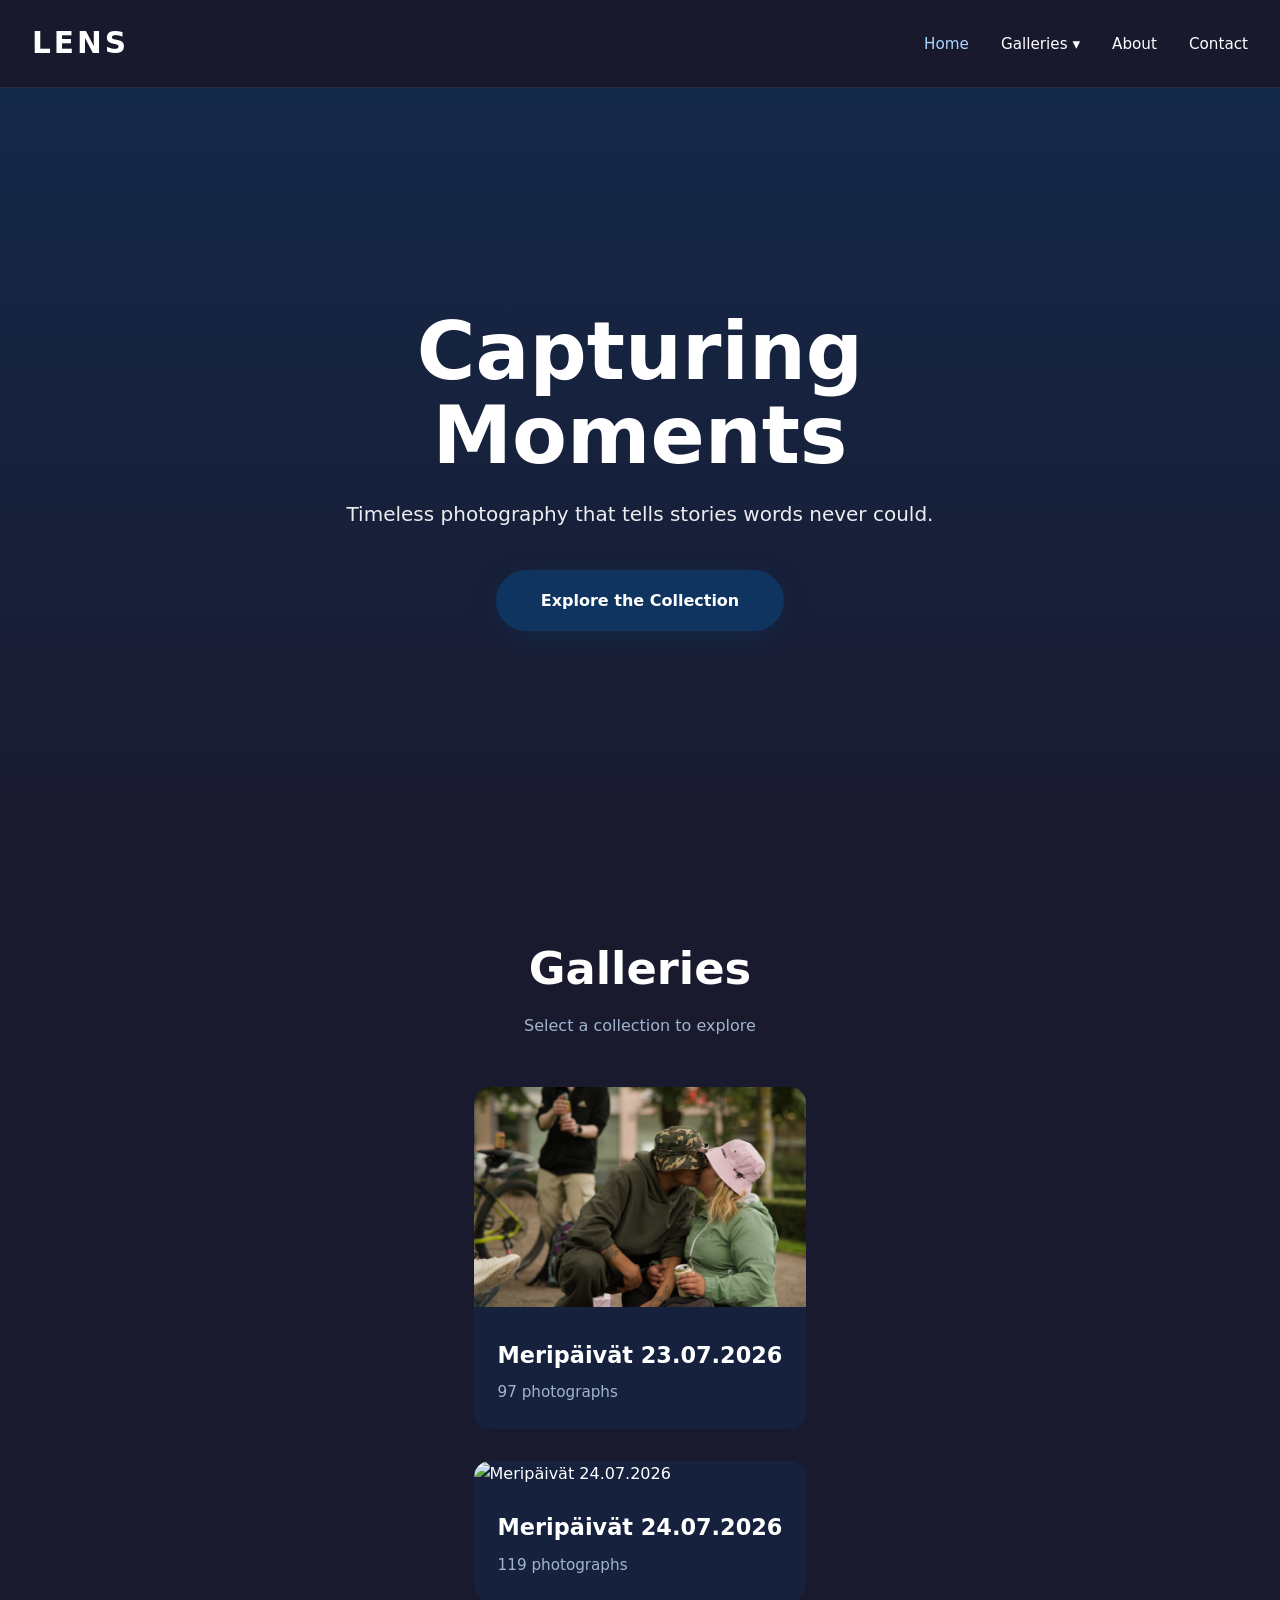
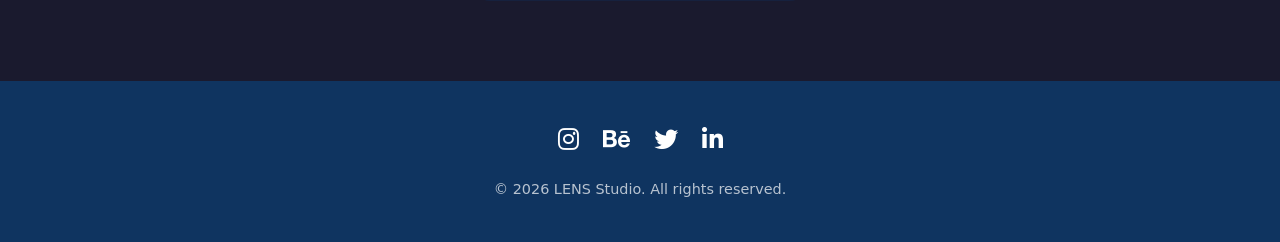
==== index.html @ e0571bca "Add gallery" ====
<!DOCTYPE html>
<html lang="en">
<head>
  <meta charset="UTF-8">
  <meta name="viewport" content="width=device-width, initial-scale=1.0">
  <title>LENS • Capturing Moments</title>
  <link rel="stylesheet" href="https://cdnjs.cloudflare.com/ajax/libs/font-awesome/6.5.1/css/all.min.css">
  <link rel="stylesheet" href="assets/css/style.css">
</head>
<body>
  <header>
    <nav>
      <a href="index.html" class="logo">LENS</a>
      <ul class="nav-menu" id="nav-menu">
        <li><a href="index.html" class="active">Home</a></li>
        <li class="nav-dropdown">
          <a href="gallery.html">Galleries ▾</a>
          <div class="nav-dropdown-content" id="gallery-nav-links">
            <!-- Filled by JS -->
          </div>
        </li>
        <li><a href="about.html">About</a></li>
        <li><a href="contact.html">Contact</a></li>
      </ul>
      <button class="nav-toggle" id="nav-toggle" aria-label="Menu">
        <i class="fas fa-bars"></i>
      </button>
    </nav>
  </header>

  <section class="hero">
    <div class="hero-content">
      <h1>Capturing<br>Moments</h1>
      <p>Timeless photography that tells stories words never could.</p>
      <a href="gallery.html" class="cta-button">Explore the Collection</a>
    </div>
  </section>

  <section class="gallery-section">
    <h1>Galleries</h1>
    <p class="section-subtitle">Select a collection to explore</p>
    <div class="gallery-cards" id="gallery-cards">
      <!-- Filled by JS from data/galleries.json -->
    </div>
  </section>

  <footer>
    <div class="social-icons">
      <a href="#" aria-label="Instagram"><i class="fab fa-instagram"></i></a>
      <a href="#" aria-label="Behance"><i class="fab fa-behance"></i></a>
      <a href="#" aria-label="Twitter"><i class="fab fa-twitter"></i></a>
      <a href="#" aria-label="LinkedIn"><i class="fab fa-linkedin-in"></i></a>
    </div>
    <p class="copyright">© 2026 LENS Studio. All rights reserved.</p>
  </footer>

  <!-- Lightbox -->
  <div class="lightbox" id="lightbox">
    <div class="lightbox-content">
      <button class="lightbox-close" id="lightbox-close"><i class="fas fa-times"></i></button>
      <button class="lightbox-arrow left" id="lightbox-prev"><i class="fas fa-chevron-left"></i></button>
      <img id="lightbox-image" alt="">
      <div class="lightbox-caption">
        <h3 id="lightbox-title"></h3>
        <span id="lightbox-subtitle"></span>
      </div>
      <button class="lightbox-arrow right" id="lightbox-next"><i class="fas fa-chevron-right"></i></button>
    </div>
  </div>

  <script src="assets/js/main.js"></script>
</body>
</html>
---- assets/css/style.css ----
/* LENS Portfolio - Shared Styles */
*, *::before, *::after { margin: 0; padding: 0; box-sizing: border-box; }

:root {
  --bg: #1a1a2e;
  --card: #16213e;
  --accent: #0f3460;
  --text: #ffffff;
  --muted: #a0b4d0;
  --thumb-size: 300px;
}

body {
  font-family: system-ui, -apple-system, BlinkMacSystemFont, "Segoe UI", Roboto, sans-serif;
  background: var(--bg);
  color: var(--text);
  line-height: 1.6;
  min-height: 100vh;
  display: flex;
  flex-direction: column;
}

/* Header / Nav */
header {
  position: sticky;
  top: 0;
  z-index: 1000;
  background: rgba(26, 26, 46, 0.95);
  backdrop-filter: blur(12px);
  border-bottom: 1px solid rgba(255,255,255,0.08);
}

nav {
  max-width: 1400px;
  margin: 0 auto;
  padding: 1.25rem 2rem;
  display: flex;
  align-items: center;
  justify-content: space-between;
}

.logo {
  font-size: 1.85rem;
  font-weight: 700;
  letter-spacing: 3px;
  color: #fff;
  text-decoration: none;
}

.nav-menu {
  display: flex;
  gap: 2rem;
  list-style: none;
  align-items: center;
}

.nav-menu a {
  color: var(--text);
  text-decoration: none;
  font-weight: 500;
  transition: color 0.3s;
  font-size: 0.95rem;
}

.nav-menu a:hover,
.nav-menu a.active {
  color: #a8d5ff;
}

.nav-toggle {
  display: none;
  background: none;
  border: none;
  color: white;
  font-size: 1.6rem;
  cursor: pointer;
}

/* Dropdown for galleries */
.nav-dropdown {
  position: relative;
}

.nav-dropdown-content {
  display: none;
  position: absolute;
  top: 100%;
  left: 0;
  background: var(--card);
  min-width: 180px;
  border-radius: 8px;
  box-shadow: 0 10px 30px rgba(0,0,0,0.4);
  padding: 0.5rem 0;
  z-index: 100;
}

.nav-dropdown:hover .nav-dropdown-content {
  display: block;
}

.nav-dropdown-content a {
  display: block;
  padding: 0.6rem 1.2rem;
  white-space: nowrap;
}

/* Hero */
.hero {
  height: 85vh;
  background: linear-gradient(rgba(15,52,96,0.55), rgba(26,26,46,0.75)),
              url('https://picsum.photos/id/1015/1920/1080') center/cover no-repeat;
  display: flex;
  align-items: center;
  justify-content: center;
  text-align: center;
}

.hero-content {
  max-width: 820px;
  padding: 0 2rem;
}

.hero h1 {
  font-size: clamp(2.8rem, 7vw, 5rem);
  font-weight: 700;
  line-height: 1.05;
  margin-bottom: 1.25rem;
}

.hero p {
  font-size: 1.25rem;
  margin-bottom: 2.5rem;
  opacity: 0.92;
}

.cta-button {
  display: inline-block;
  padding: 1.1rem 2.8rem;
  background: var(--accent);
  color: white;
  text-decoration: none;
  border-radius: 50px;
  font-weight: 600;
  transition: all 0.4s cubic-bezier(0.23,1,0.32,1);
  box-shadow: 0 8px 25px rgba(15,52,96,0.4);
}

.cta-button:hover {
  background: #1a3a70;
  transform: translateY(-4px) scale(1.02);
}

/* Gallery Section */
.gallery-section {
  padding: 5rem 2rem;
  max-width: 1400px;
  margin: 0 auto;
  flex: 1;
}

.gallery-section h1 {
  text-align: center;
  font-size: 2.8rem;
  margin-bottom: 0.5rem;
}

.section-subtitle {
  text-align: center;
  color: var(--muted);
  margin-bottom: 3rem;
}

.gallery-grid {
  display: grid;
  grid-template-columns: repeat(auto-fit, minmax(var(--thumb-size), 1fr));
  gap: 1.75rem;
}

.gallery-item {
  position: relative;
  overflow: hidden;
  border-radius: 14px;
  box-shadow: 0 12px 35px rgba(0,0,0,0.55);
  transition: transform 0.45s cubic-bezier(0.23,1,0.32,1), box-shadow 0.45s;
  aspect-ratio: 4/3;
  cursor: pointer;
}

.gallery-item:hover {
  transform: scale(1.03);
  box-shadow: 0 25px 60px rgba(15,52,96,0.55);
}

.gallery-item img {
  width: 100%;
  height: 100%;
  object-fit: cover;
  transition: transform 0.5s;
}

.gallery-item:hover img {
  transform: scale(1.12);
}

.overlay {
  position: absolute;
  inset: 0;
  background: linear-gradient(to top, rgba(15,52,96,0.92) 25%, transparent 65%);
  display: flex;
  flex-direction: column;
  justify-content: flex-end;
  padding: 1.75rem;
  opacity: 0;
  transition: opacity 0.35s;
}

.gallery-item:hover .overlay {
  opacity: 1;
}

.overlay h3 {
  font-size: 1.35rem;
  font-weight: 700;
  margin-bottom: 0.25rem;
}

.overlay span {
  font-size: 0.9rem;
  opacity: 0.85;
}

/* Gallery cards on homepage */
.gallery-cards {
  display: grid;
  grid-template-columns: repeat(auto-fit, minmax(280px, 1fr));
  gap: 2rem;
  margin-top: 2rem;
}

.gallery-card {
  background: var(--card);
  border-radius: 16px;
  overflow: hidden;
  transition: transform 0.3s, box-shadow 0.3s;
  text-decoration: none;
  color: white;
}

.gallery-card:hover {
  transform: translateY(-8px);
  box-shadow: 0 20px 50px rgba(15,52,96,0.4);
}

.gallery-card img {
  width: 100%;
  height: 220px;
  object-fit: cover;
}

.gallery-card-content {
  padding: 1.5rem;
}

.gallery-card h3 {
  font-size: 1.4rem;
  margin-bottom: 0.4rem;
}

.gallery-card p {
  color: var(--muted);
  font-size: 0.95rem;
}

/* Lightbox */
.lightbox {
  position: fixed;
  inset: 0;
  background: rgba(10,10,20,0.97);
  display: none;
  align-items: center;
  justify-content: center;
  z-index: 2000;
  padding: 2rem;
}

.lightbox.active {
  display: flex;
}

.lightbox-content {
  position: relative;
  max-width: 92%;
  max-height: 92vh;
}

.lightbox img {
  max-height: 80vh;
  border-radius: 12px;
  box-shadow: 0 30px 90px rgba(0,0,0,0.8);
  display: block;
}

.lightbox-caption {
  position: absolute;
  bottom: -65px;
  left: 50%;
  transform: translateX(-50%);
  background: rgba(22,33,62,0.95);
  padding: 1rem 2rem;
  border-radius: 12px;
  text-align: center;
  min-width: 280px;
}

.lightbox-close,
.lightbox-arrow {
  position: absolute;
  background: rgba(15,52,96,0.85);
  color: white;
  border: none;
  width: 50px;
  height: 50px;
  border-radius: 50%;
  font-size: 1.3rem;
  cursor: pointer;
  display: flex;
  align-items: center;
  justify-content: center;
  transition: all 0.3s;
}

.lightbox-close { top: 25px; right: 25px; }
.lightbox-arrow { top: 50%; transform: translateY(-50%); }
.lightbox-arrow:hover,
.lightbox-close:hover { background: #1a3a70; transform: scale(1.1); }
.lightbox-arrow.left { left: 25px; }
.lightbox-arrow.right { right: 25px; }

/* About & Contact */
.page-content {
  max-width: 900px;
  margin: 0 auto;
  padding: 5rem 2rem;
  flex: 1;
}

.page-content h1 {
  text-align: center;
  font-size: 2.8rem;
  margin-bottom: 2rem;
}

.about-img {
  width: 220px;
  height: 220px;
  border-radius: 50%;
  object-fit: cover;
  border: 6px solid var(--accent);
  display: block;
  margin: 0 auto 2rem;
}

.contact form {
  display: flex;
  flex-direction: column;
  gap: 1.2rem;
  max-width: 600px;
  margin: 0 auto;
}

.contact form input,
.contact form textarea {
  padding: 1rem 1.2rem;
  background: #0f3460;
  border: 1px solid rgba(255,255,255,0.15);
  color: white;
  border-radius: 10px;
  font-size: 1rem;
}

.contact form button {
  padding: 1.1rem;
  background: var(--accent);
  color: white;
  border: none;
  border-radius: 50px;
  font-size: 1.05rem;
  font-weight: 600;
  cursor: pointer;
  transition: background 0.3s;
}

.contact form button:hover {
  background: #1a3a70;
}

/* Footer */
footer {
  background: #0f3460;
  padding: 2.5rem 2rem;
  text-align: center;
  margin-top: auto;
}

.social-icons {
  display: flex;
  justify-content: center;
  gap: 1.5rem;
  margin-bottom: 1.2rem;
}

.social-icons a {
  color: white;
  font-size: 1.5rem;
  transition: color 0.3s, transform 0.3s;
}

.social-icons a:hover {
  color: #a8d5ff;
  transform: translateY(-3px);
}

.copyright {
  font-size: 0.9rem;
  opacity: 0.7;
}

/* Empty state */
.empty-gallery {
  text-align: center;
  padding: 4rem 2rem;
  color: var(--muted);
}

.empty-gallery i {
  font-size: 3rem;
  margin-bottom: 1rem;
  opacity: 0.5;
}

/* Responsive */
@media (max-width: 768px) {
  .nav-menu {
    display: none;
    flex-direction: column;
    background: var(--card);
    position: absolute;
    top: 100%;
    left: 0;
    right: 0;
    padding: 1.5rem;
    gap: 1rem;
  }
  .nav-menu.active { display: flex; }
  .nav-toggle { display: block; }
  .nav-dropdown-content {
    position: static;
    display: none;
    box-shadow: none;
    background: transparent;
    padding-left: 1rem;
  }
  .nav-dropdown.open .nav-dropdown-content { display: block; }
  .gallery-grid {
    grid-template-columns: repeat(auto-fit, minmax(260px, 1fr));
  }
}
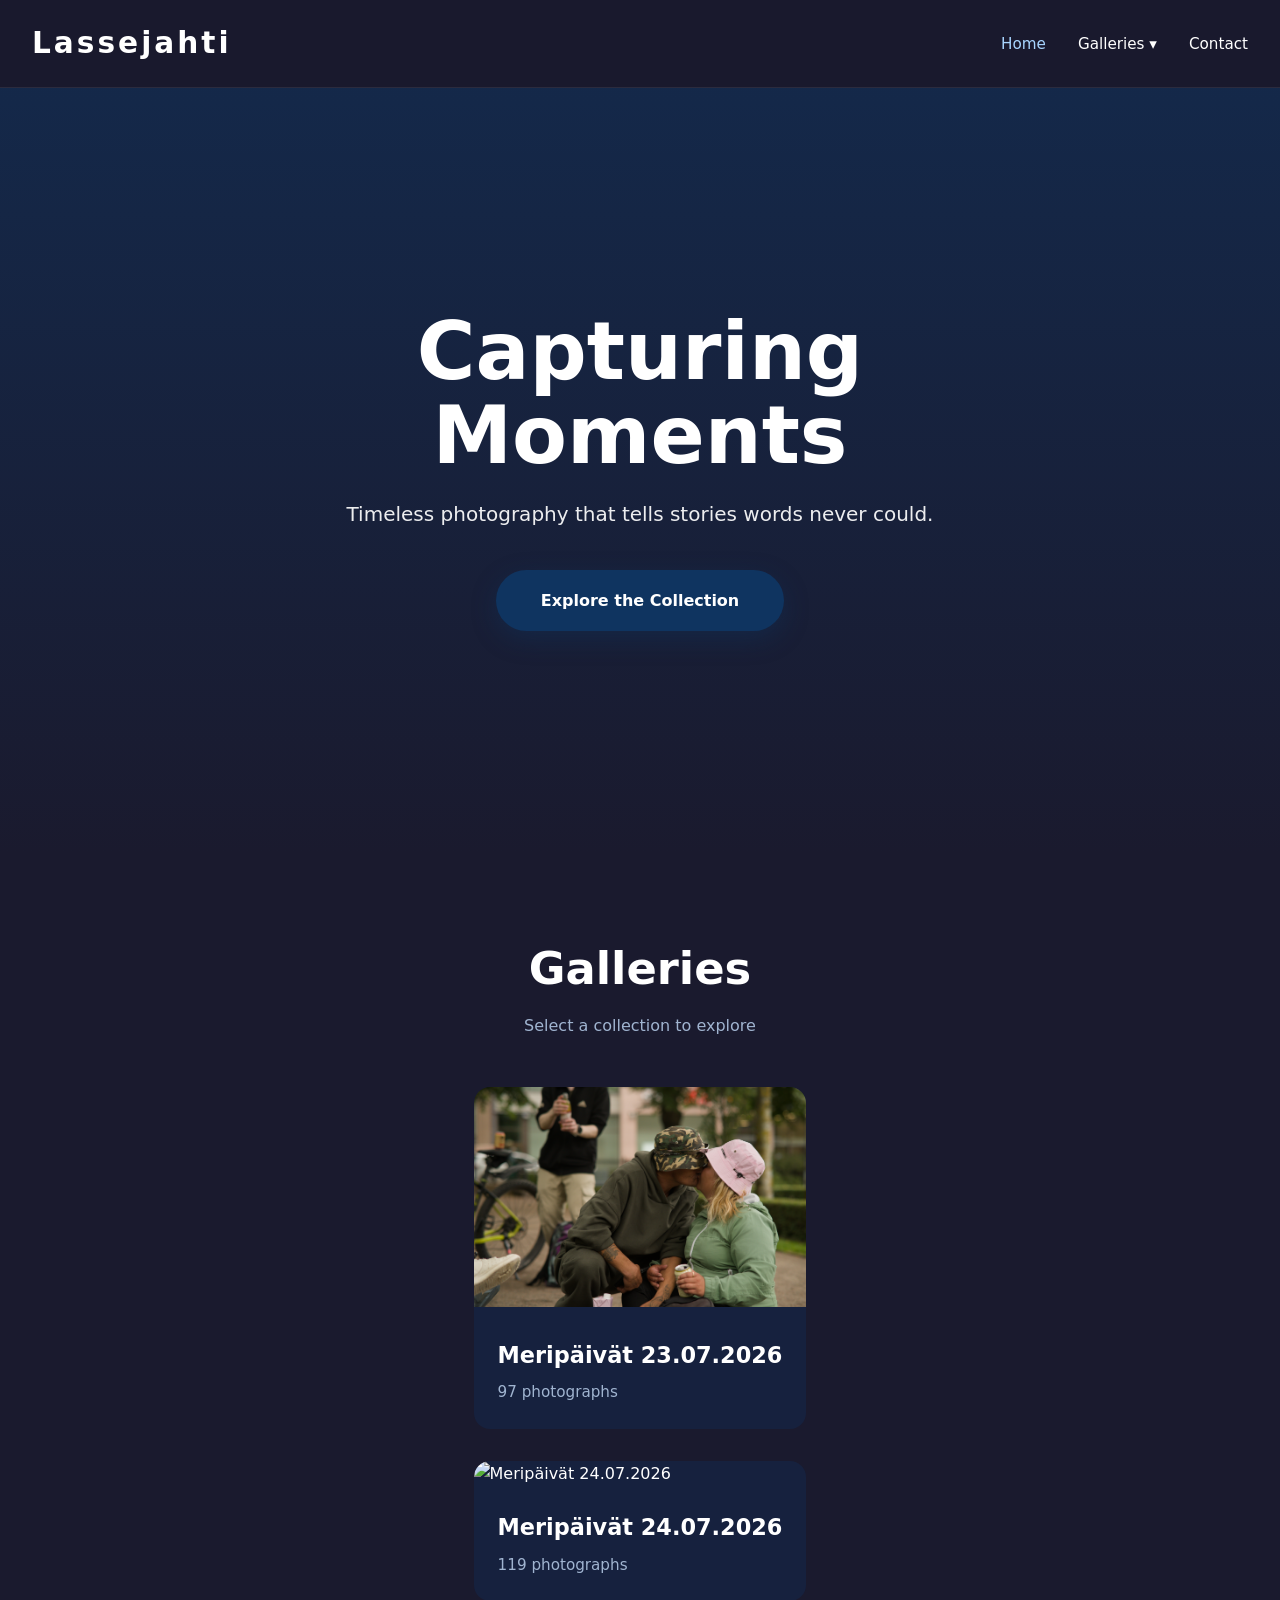
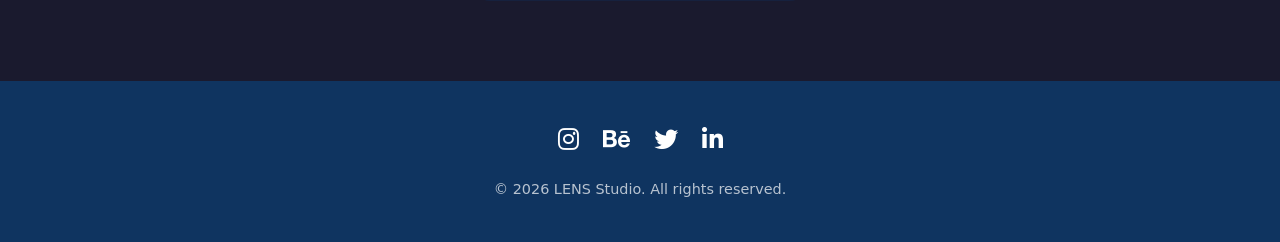
==== commit e5cc19c5: "Update index.html" ====
--- a/index.html
+++ b/index.html
@@ -3,14 +3,14 @@
 <head>
   <meta charset="UTF-8">
   <meta name="viewport" content="width=device-width, initial-scale=1.0">
-  <title>LENS • Capturing Moments</title>
+  <title>Lassejahti • Meripäivät 2026</title>
   <link rel="stylesheet" href="https://cdnjs.cloudflare.com/ajax/libs/font-awesome/6.5.1/css/all.min.css">
   <link rel="stylesheet" href="assets/css/style.css">
 </head>
 <body>
   <header>
     <nav>
-      <a href="index.html" class="logo">LENS</a>
+      <a href="index.html" class="logo">Lassejahti</a>
       <ul class="nav-menu" id="nav-menu">
         <li><a href="index.html" class="active">Home</a></li>
         <li class="nav-dropdown">
@@ -19,7 +19,6 @@
             <!-- Filled by JS -->
           </div>
         </li>
-        <li><a href="about.html">About</a></li>
         <li><a href="contact.html">Contact</a></li>
       </ul>
       <button class="nav-toggle" id="nav-toggle" aria-label="Menu">
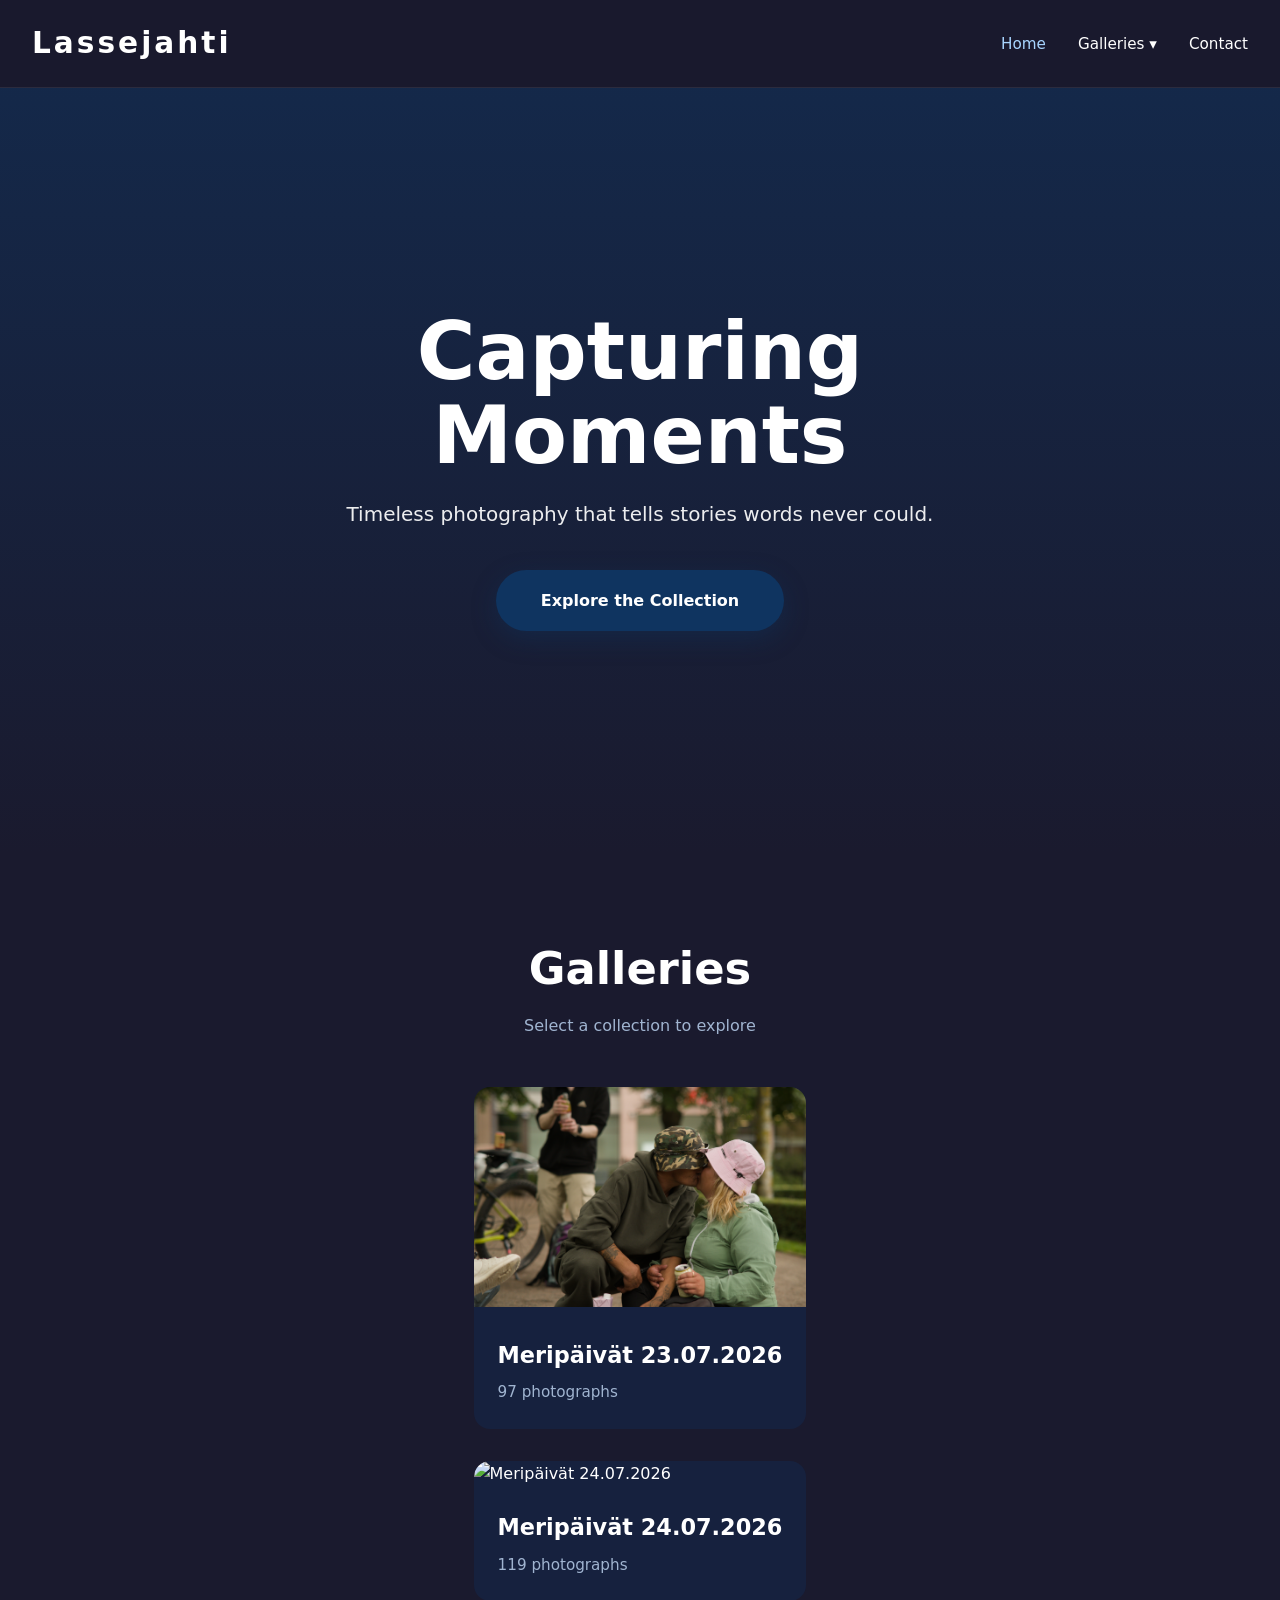
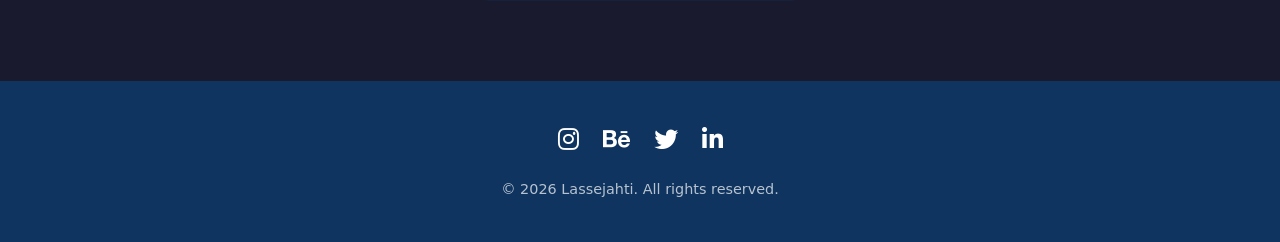
==== commit f795fa1e: "titlee" ====
--- a/index.html
+++ b/index.html
@@ -50,7 +50,7 @@
       <a href="#" aria-label="Twitter"><i class="fab fa-twitter"></i></a>
       <a href="#" aria-label="LinkedIn"><i class="fab fa-linkedin-in"></i></a>
     </div>
-    <p class="copyright">© 2026 LENS Studio. All rights reserved.</p>
+    <p class="copyright">© 2026 Lassejahti. All rights reserved.</p>
   </footer>
 
   <!-- Lightbox -->
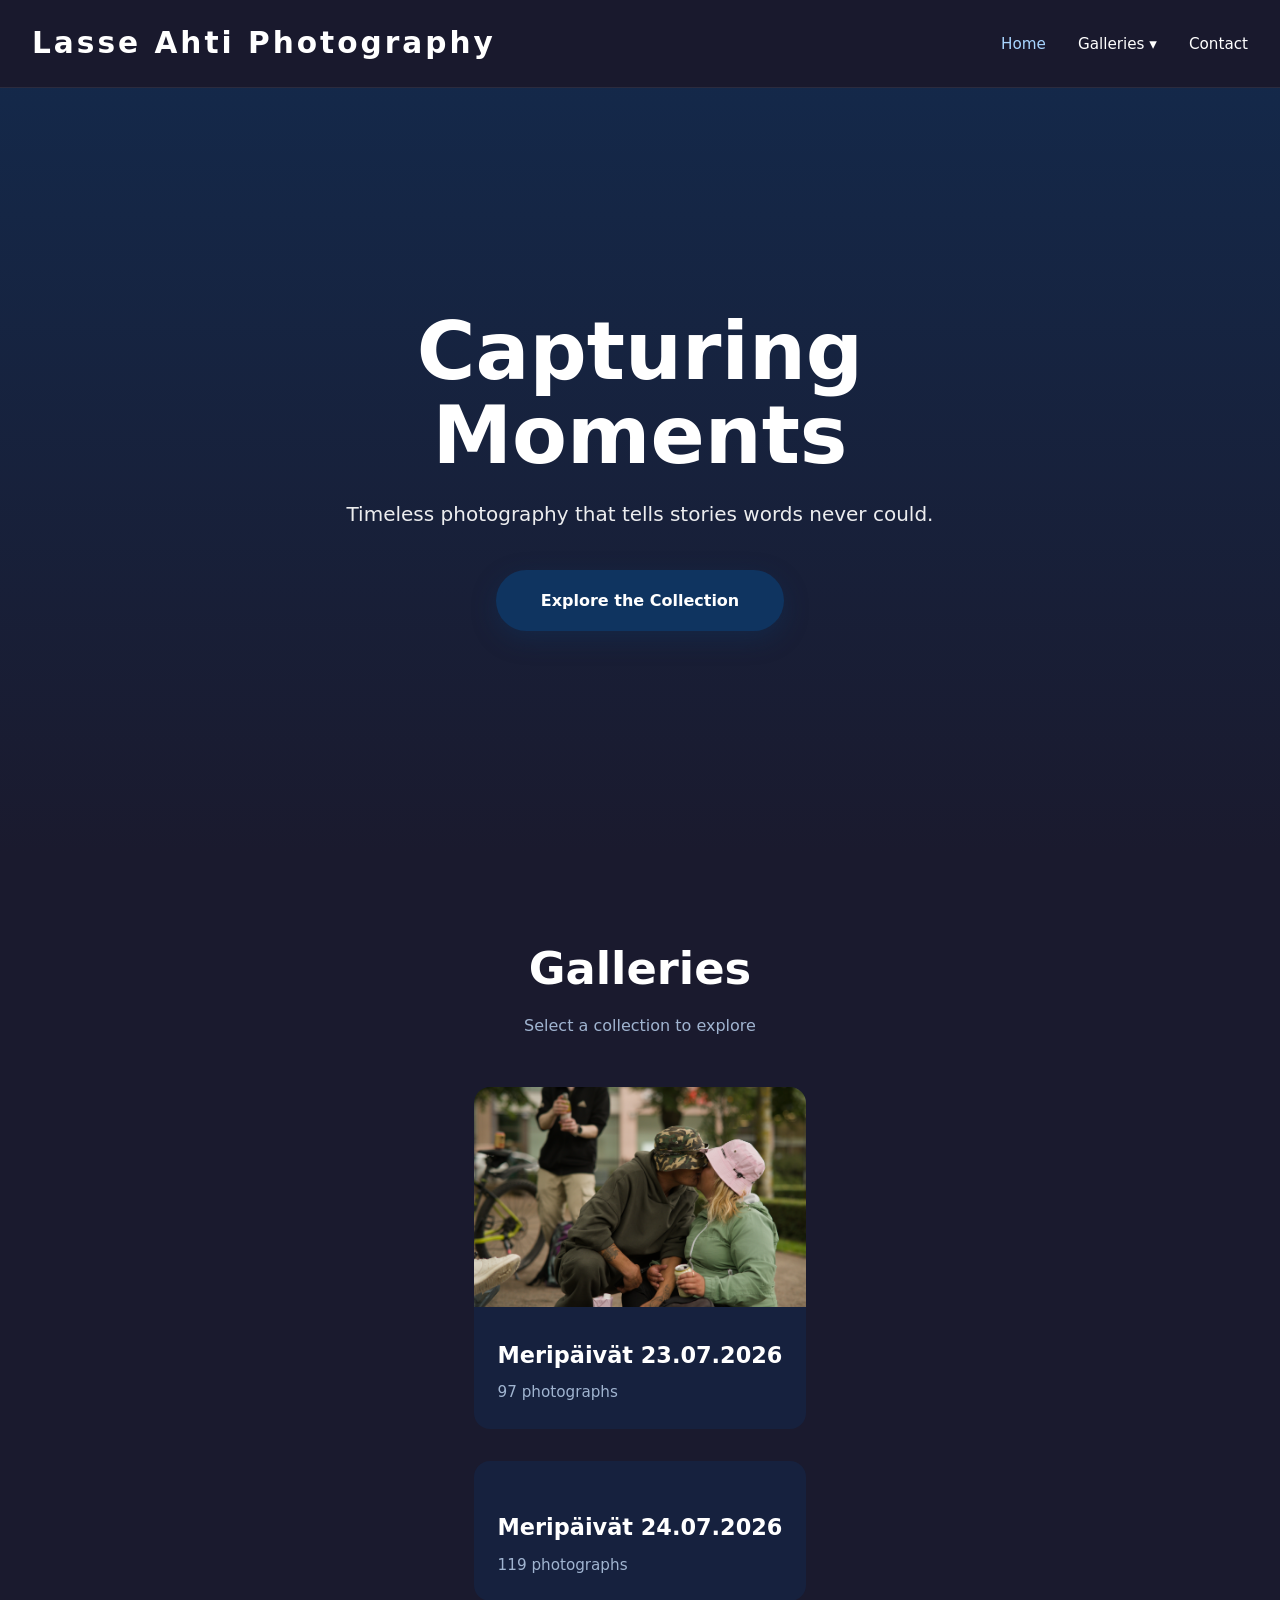
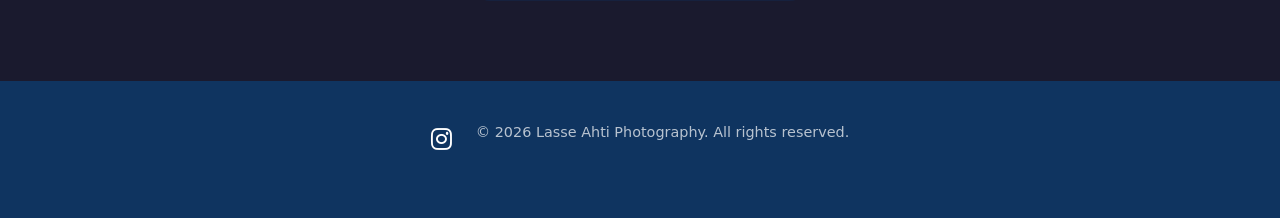
==== commit 2702d4ee: "fix image loading "lazy" loading with Intersection Observer API" ====
--- a/index.html
+++ b/index.html
@@ -3,14 +3,14 @@
 <head>
   <meta charset="UTF-8">
   <meta name="viewport" content="width=device-width, initial-scale=1.0">
-  <title>Lassejahti • Meripäivät 2026</title>
+  <title>Lasse Ahti Photography • Capturing Moments</title>
   <link rel="stylesheet" href="https://cdnjs.cloudflare.com/ajax/libs/font-awesome/6.5.1/css/all.min.css">
   <link rel="stylesheet" href="assets/css/style.css">
 </head>
 <body>
   <header>
     <nav>
-      <a href="index.html" class="logo">Lassejahti</a>
+      <a href="index.html" class="logo">Lasse Ahti Photography </a>
       <ul class="nav-menu" id="nav-menu">
         <li><a href="index.html" class="active">Home</a></li>
         <li class="nav-dropdown">
@@ -19,6 +19,7 @@
             <!-- Filled by JS -->
           </div>
         </li>
+      <!--  <li><a href="about.html">About</a></li> -->
         <li><a href="contact.html">Contact</a></li>
       </ul>
       <button class="nav-toggle" id="nav-toggle" aria-label="Menu">
@@ -45,12 +46,12 @@
 
   <footer>
     <div class="social-icons">
-      <a href="#" aria-label="Instagram"><i class="fab fa-instagram"></i></a>
-      <a href="#" aria-label="Behance"><i class="fab fa-behance"></i></a>
+      <a href="https://www.instagram.com/lassejahti/" aria-label="Instagram"><i class="fab fa-instagram"></i></a>
+      <!-- <a href="#" aria-label="Behance"><i class="fab fa-behance"></i></a>
       <a href="#" aria-label="Twitter"><i class="fab fa-twitter"></i></a>
       <a href="#" aria-label="LinkedIn"><i class="fab fa-linkedin-in"></i></a>
-    </div>
-    <p class="copyright">© 2026 Lassejahti. All rights reserved.</p>
+    </div> -->
+    <p class="copyright">© 2026 Lasse Ahti Photography. All rights reserved.</p>
   </footer>
 
   <!-- Lightbox -->
--- a/assets/css/style.css
+++ b/assets/css/style.css
@@ -465,3 +465,25 @@
     grid-template-columns: repeat(auto-fit, minmax(260px, 1fr));
   }
 }
+
+/* Lazy loading helpers */
+.gallery-item img,
+.gallery-card img {
+  background: #16213e;
+}
+
+.gallery-item img:not(.loaded),
+.gallery-card img:not(.loaded) {
+  /* subtle pulse while waiting to load */
+  animation: pulse 1.6s ease-in-out infinite;
+}
+
+@keyframes pulse {
+  0%, 100% { opacity: 0.7; }
+  50% { opacity: 1; }
+}
+
+.gallery-item img.loaded,
+.gallery-card img.loaded {
+  animation: none;
+}
